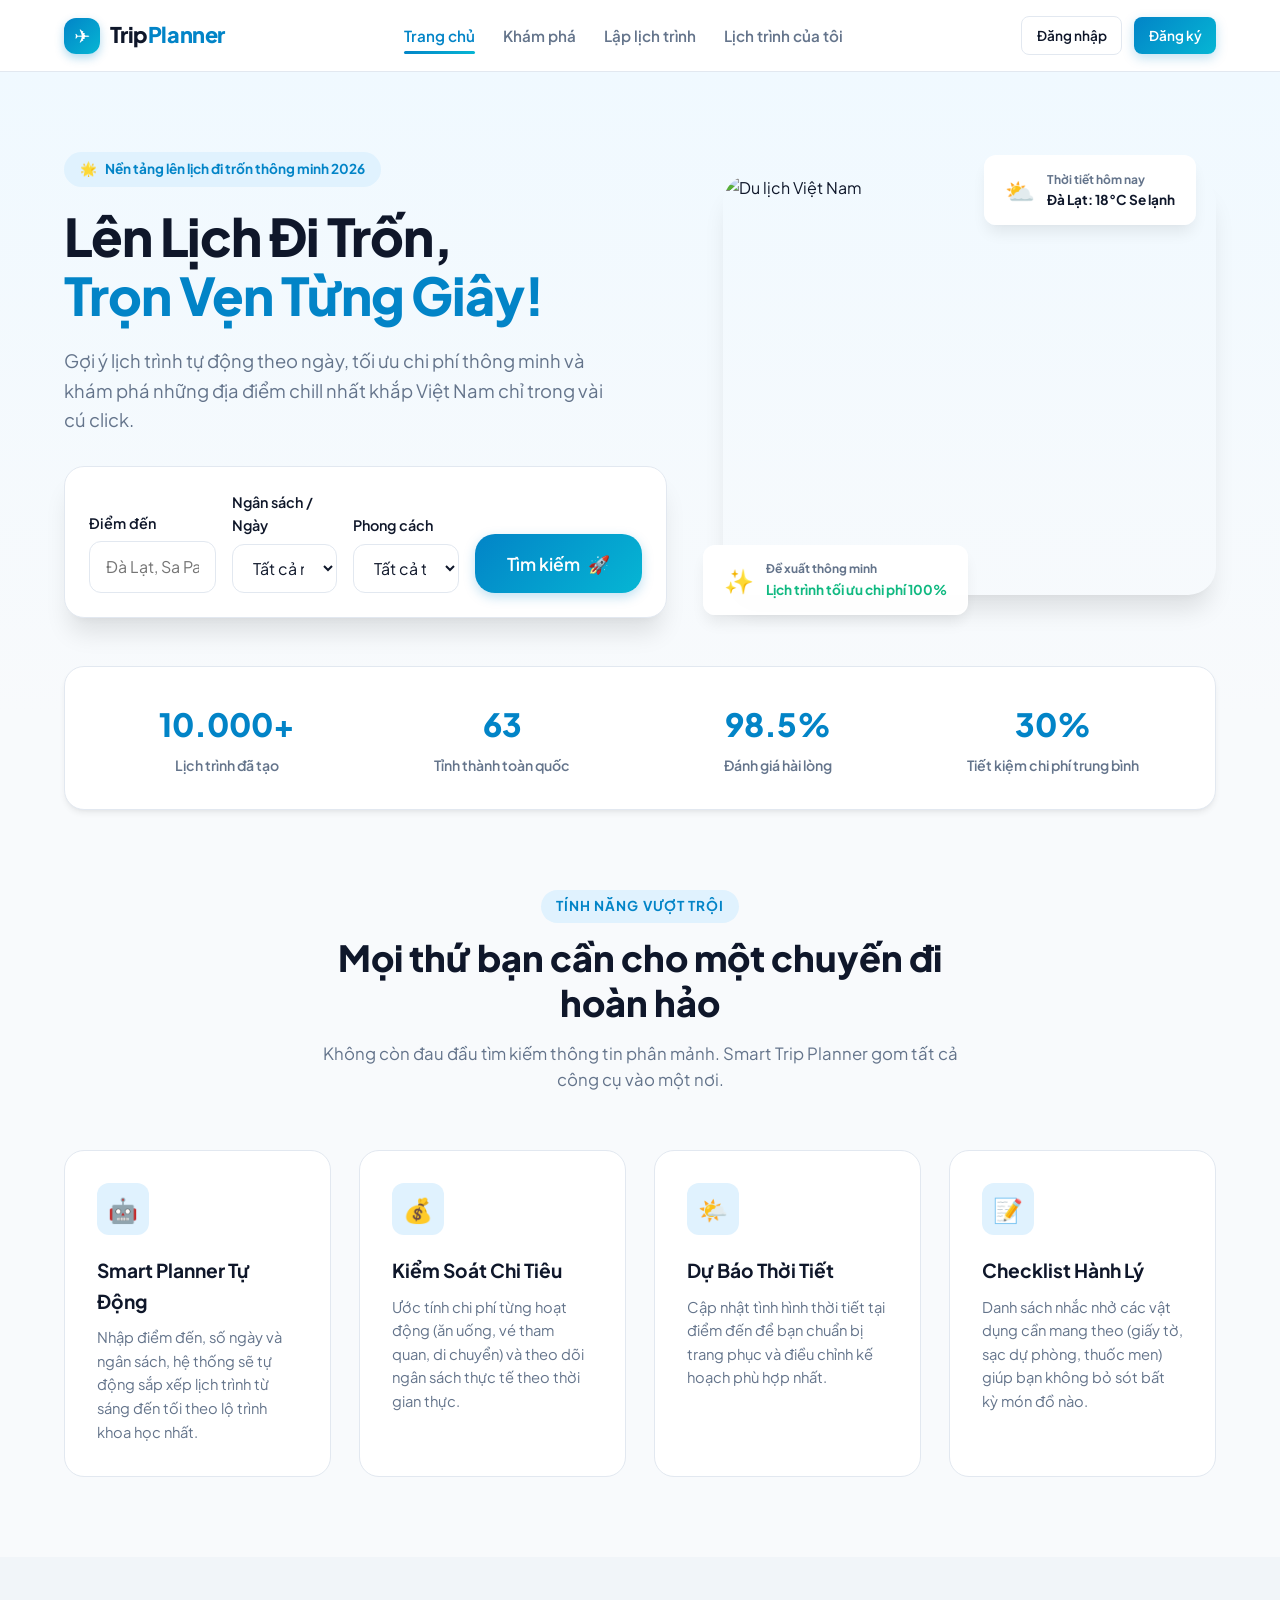
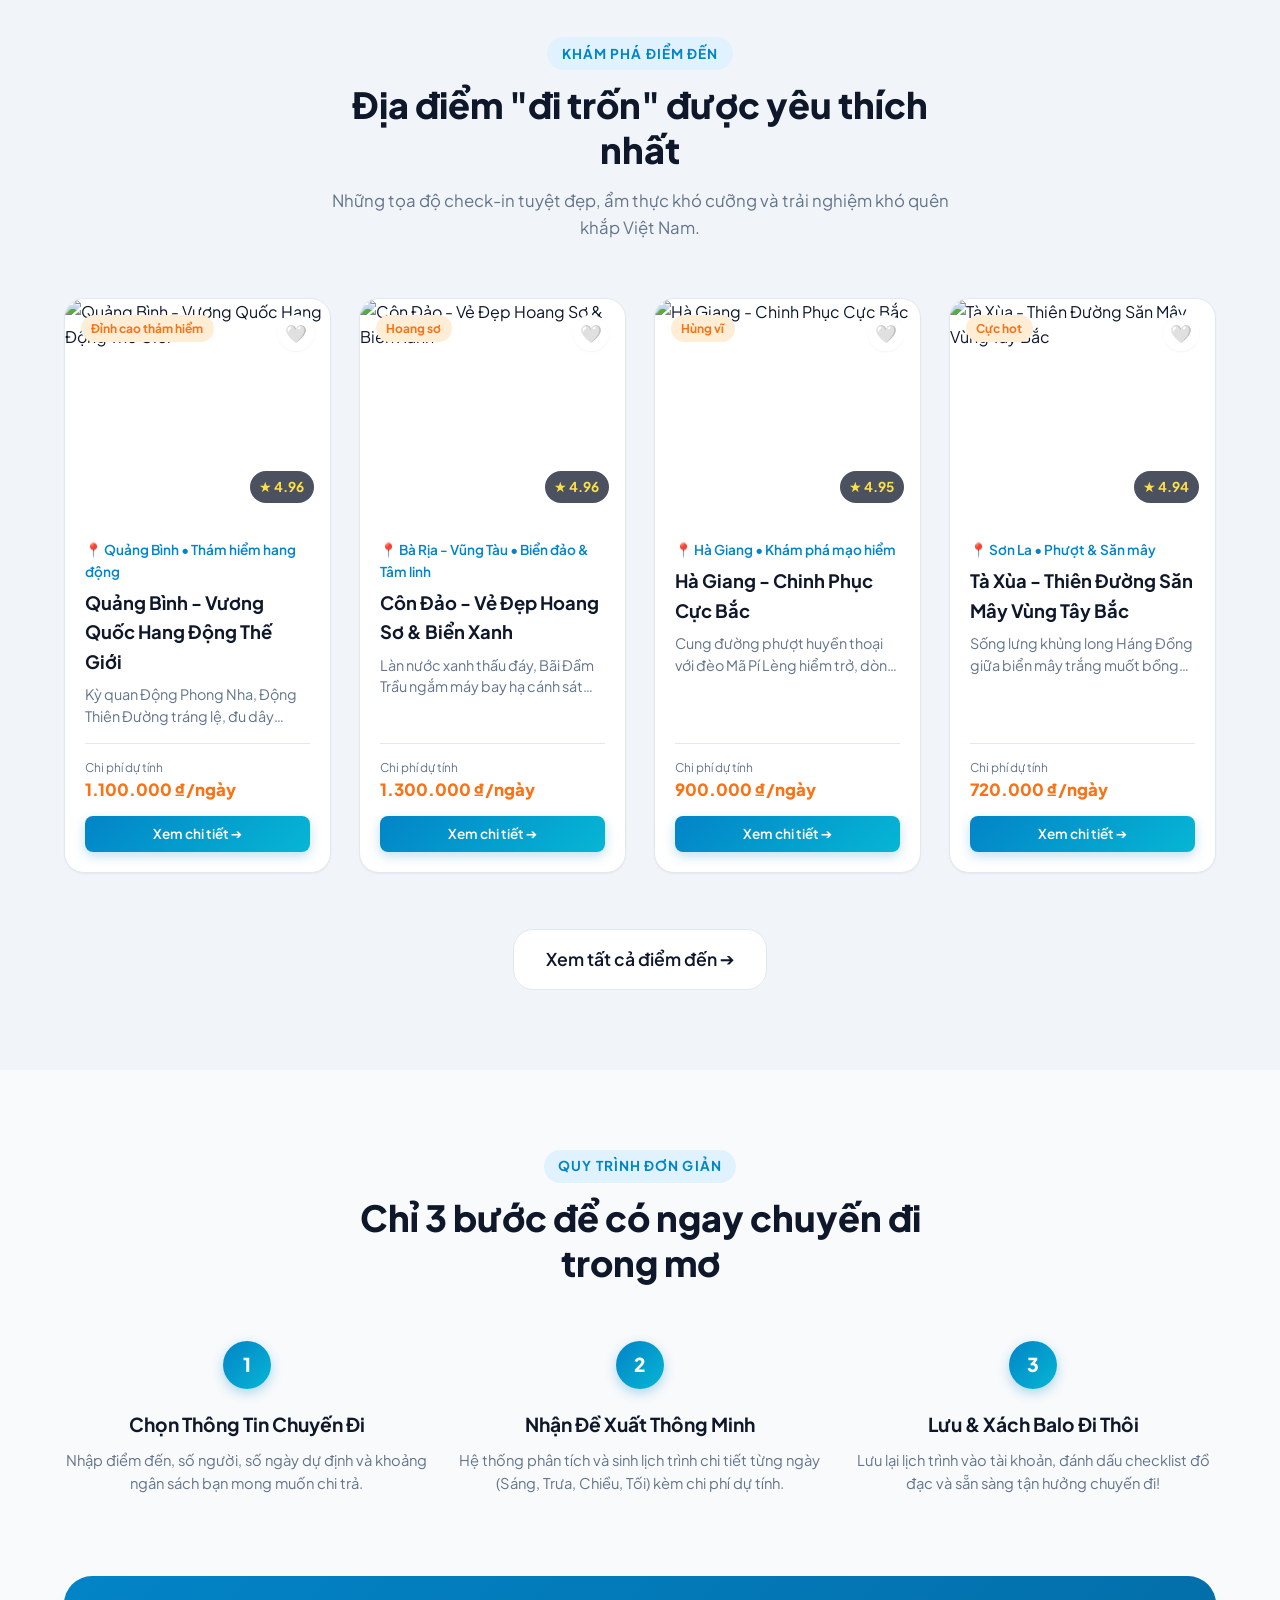
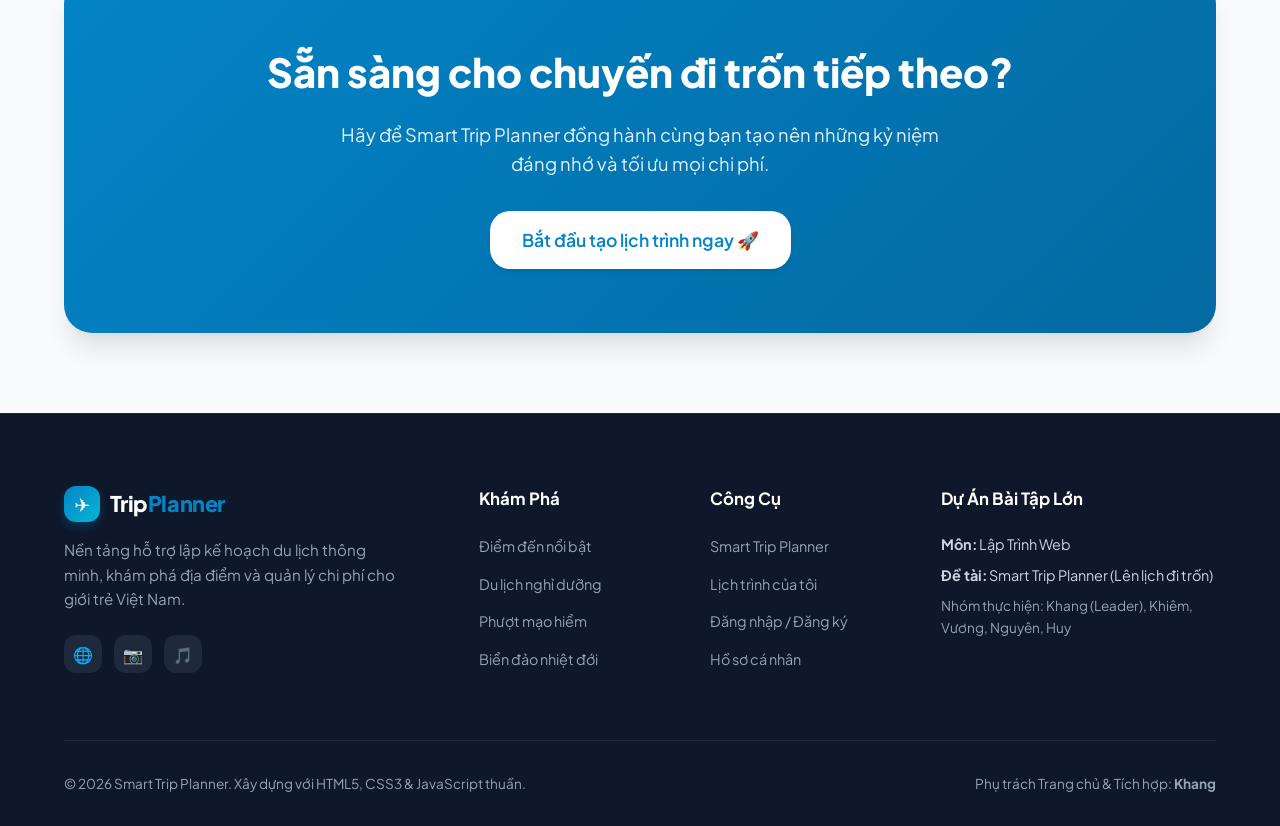
==== admin.html @ 2b62d560 "Initial commit - Smart Trip Planner" ====
<!DOCTYPE html>
<html lang="vi">
<!-- ==============================================================================
     DỰ ÁN: SMART TRIP PLANNER (LÊN LỊCH ĐI TRỐN)
     FILE: admin.html
     TRANG QUẢN TRỊ - CHỈ DÀNH CHO TÀI KHOẢN ADMIN
     ============================================================================== -->
<head>
  <meta charset="UTF-8">
  <meta name="viewport" content="width=device-width, initial-scale=1.0">
  <meta name="robots" content="noindex, nofollow">
  <title>Trang Quản Trị - Smart Trip Planner</title>

  <link rel="stylesheet" href="assets/css/style.css">
  <link rel="stylesheet" href="assets/css/animation.css">
  <link rel="stylesheet" href="assets/css/responsive.css">
  <link rel="stylesheet" href="assets/css/admin.css">
</head>
<body>

  <!-- Header & Navbar -->
  <header class="site-header">
    <div class="container">
      <nav class="navbar">
        <a href="index.html" class="brand-logo">
          <div class="logo-icon">✈️</div>
          <span>Trip<span>Planner</span></span>
        </a>

        <ul class="nav-links">
          <li><a href="index.html" class="nav-link">Trang chủ</a></li>
          <li><a href="destinations.html" class="nav-link">Khám phá</a></li>
          <li><a href="planner.html" class="nav-link">Lập lịch trình</a></li>
          <li><a href="itinerary.html" class="nav-link">Lịch trình của tôi</a></li>
        </ul>

        <div class="nav-actions">
          <!-- Handled by main.js -->
        </div>

        <button class="mobile-toggle" aria-label="Toggle navigation">☰</button>
      </nav>
    </div>
  </header>

  <!-- Page Header -->
  <div style="background: linear-gradient(180deg, #fff7ed 0%, #f8fafc 100%); padding: 2.5rem 0; border-bottom: 1px solid var(--border-light);">
    <div class="container">
      <span class="section-tag">Khu Vực Quản Trị</span>
      <h1 class="section-title" style="margin-bottom: 0.5rem;">Trang Quản Trị 🛠️</h1>
      <p class="section-subtitle">Quản lý điểm đến, người dùng và đánh giá của toàn bộ hệ thống.</p>
    </div>
  </div>

  <main class="container section" style="padding-top: 2rem;">
    <!-- Tab điều hướng -->
    <div class="admin-tab-nav">
      <button class="admin-tab-btn active" data-target="tabStats">📊 Thống Kê</button>
      <button class="admin-tab-btn" data-target="tabDestinations">🗺️ Điểm Đến</button>
      <button class="admin-tab-btn" data-target="tabUsers">👥 Người Dùng</button>
      <button class="admin-tab-btn" data-target="tabReviews">💬 Đánh Giá</button>
    </div>

    <!-- TAB 1: THỐNG KÊ TỔNG QUAN -->
    <div class="admin-tab-pane" id="tabStats">
      <div class="admin-stats-grid">
        <div class="admin-stat-card">
          <div class="admin-stat-icon">👥</div>
          <div class="admin-stat-number" id="statTotalUsers">0</div>
          <div class="admin-stat-label">Tổng số người dùng</div>
        </div>
        <div class="admin-stat-card">
          <div class="admin-stat-icon">🗺️</div>
          <div class="admin-stat-number" id="statTotalDestinations">0</div>
          <div class="admin-stat-label">Tổng số điểm đến</div>
        </div>
        <div class="admin-stat-card">
          <div class="admin-stat-icon">🧳</div>
          <div class="admin-stat-number" id="statTotalTrips">0</div>
          <div class="admin-stat-label">Tổng số chuyến đi đã lập</div>
        </div>
        <div class="admin-stat-card">
          <div class="admin-stat-icon">💬</div>
          <div class="admin-stat-number" id="statTotalReviews">0</div>
          <div class="admin-stat-label">Tổng số đánh giá</div>
        </div>
      </div>

      <h3 style="font-size: 1.15rem; font-weight: 800; margin-bottom: 1rem;">🏆 Top 5 Điểm Đến Đánh Giá Cao Nhất</h3>
      <div class="admin-table-wrap">
        <table class="admin-table">
          <thead>
            <tr><th>Tên điểm đến</th><th>Thành phố</th><th>Điểm rating</th><th>Số review thực tế</th></tr>
          </thead>
          <tbody id="topDestinationsBody"></tbody>
        </table>
      </div>
    </div>

    <!-- TAB 2: QUẢN LÝ ĐIỂM ĐẾN -->
    <div class="admin-tab-pane" id="tabDestinations" style="display: none;">
      <div style="display: flex; justify-content: flex-end; margin-bottom: 1.25rem;">
        <button class="btn btn-primary btn-sm" onclick="openDestinationModal()">+ Thêm Điểm Đến Mới</button>
      </div>
      <div class="admin-table-wrap">
        <table class="admin-table">
          <thead>
            <tr><th>ID</th><th>Tên</th><th>Thành phố</th><th>Giá/ngày</th><th>Rating</th><th>Hành động</th></tr>
          </thead>
          <tbody id="destinationsTableBody"></tbody>
        </table>
      </div>
    </div>

    <!-- TAB 3: QUẢN LÝ NGƯỜI DÙNG -->
    <div class="admin-tab-pane" id="tabUsers" style="display: none;">
      <div class="admin-table-wrap">
        <table class="admin-table">
          <thead>
            <tr><th>ID</th><th>Họ tên</th><th>Email</th><th>Vai trò</th><th>Trạng thái</th><th>Hành động</th></tr>
          </thead>
          <tbody id="usersTableBody"></tbody>
        </table>
      </div>
    </div>

    <!-- TAB 4: QUẢN LÝ ĐÁNH GIÁ -->
    <div class="admin-tab-pane" id="tabReviews" style="display: none;">
      <p style="color: var(--text-muted); font-size: 0.9rem; margin-bottom: 1rem;">
        Chọn 1 điểm đến để xem và quản lý các đánh giá thuộc điểm đến đó:
      </p>
      <select id="reviewDestSelect" class="form-control" style="max-width: 400px; margin-bottom: 1.5rem;">
        <option value="">-- Chọn điểm đến --</option>
      </select>
      <div class="admin-table-wrap">
        <table class="admin-table">
          <thead>
            <tr><th>Người đăng</th><th>Rating</th><th>Nội dung</th><th>Ngày đăng</th><th>Hành động</th></tr>
          </thead>
          <tbody id="reviewsTableBody"></tbody>
        </table>
      </div>
    </div>
  </main>

  <!-- Modal Thêm / Sửa Điểm Đến -->
  <div id="destinationModal" class="admin-modal-overlay" style="display: none;">
    <div class="admin-modal-dialog">
      <div class="admin-modal-header">
        <h3 id="destinationModalTitle" style="font-size: 1.15rem; font-weight: 800;">Thêm Điểm Đến Mới</h3>
        <button class="admin-modal-close" onclick="closeDestinationModal()">✕</button>
      </div>
      <div class="admin-modal-body">
        <form id="destinationForm">
          <input type="hidden" id="destFormMode" value="create">
          <div class="form-group">
            <label class="form-label" for="destFormId">Mã ID (viết liền, không dấu, VD: dalat2)</label>
            <input type="text" id="destFormId" class="form-control" required>
          </div>
          <div class="form-group">
            <label class="form-label" for="destFormName">Tên điểm đến</label>
            <input type="text" id="destFormName" class="form-control" required>
          </div>
          <div class="form-group">
            <label class="form-label" for="destFormCity">Thành phố / Khu vực</label>
            <input type="text" id="destFormCity" class="form-control" required>
          </div>
          <div class="form-group">
            <label class="form-label" for="destFormCategory">Danh mục</label>
            <select id="destFormCategory" class="form-control" required></select>
          </div>
          <div class="form-group">
            <label class="form-label" for="destFormBadge">Badge (nhãn nổi bật)</label>
            <input type="text" id="destFormBadge" class="form-control" placeholder="Nổi bật">
          </div>
          <div class="form-group">
            <label class="form-label" for="destFormImage">URL hình ảnh</label>
            <input type="text" id="destFormImage" class="form-control" placeholder="https://..." required>
          </div>
          <div class="form-group">
            <label class="form-label" for="destFormCost">Chi phí trung bình / ngày (VNĐ)</label>
            <input type="number" id="destFormCost" class="form-control" required>
          </div>
          <div class="form-group">
            <label class="form-label" for="destFormDesc">Mô tả</label>
            <textarea id="destFormDesc" class="form-control" rows="3" required></textarea>
          </div>
          <button type="submit" class="btn btn-primary" style="width: 100%;">💾 Lưu Điểm Đến</button>
        </form>
      </div>
    </div>
  </div>

  <!-- Footer -->
  <footer class="site-footer" style="margin-top: 5rem;">
    <div class="container">
      <div class="footer-bottom" style="border-top: none;">
        <p>&copy; 2026 Smart Trip Planner. Khu vực Quản Trị Hệ Thống.</p>
        <p><a href="index.html" style="color: #38bdf8;">Về trang chủ</a></p>
      </div>
    </div>
  </footer>

  <!-- Scripts -->
  <script src="assets/js/data.js"></script>
  <script src="assets/js/main.js"></script>
  <script src="assets/js/admin.js"></script>
</body>
</html>
---- assets/css/style.css ----
/**
 * ==============================================================================
 * DỰ ÁN: SMART TRIP PLANNER (LÊN LỊCH ĐI TRỐN)
 * FILE: assets/css/style.css
 * NGƯỜI PHỤ TRÁCH: Khang (Trưởng nhóm - STT 1 - Kiến trúc & CSS Design System)
 * ==============================================================================
 * Định nghĩa toàn bộ Design System, màu sắc, typography, components:
 * Buttons, Cards, Modals, Forms, Gallery, Weather Widget, Star Ratings,
 * Checklist, Expense Tracker và Tối ưu In ấn (@media print).
 */

@import url('https://fonts.googleapis.com/css2?family=Plus+Jakarta+Sans:ital,wght@0,300;0,400;0,500;0,600;0,700;0,800;1,400&display=swap');

/* --- CSS VARIABLES & TOKENS --- */
:root {
  /* Brand Colors */
  --primary: #0284c7;
  --primary-hover: #0369a1;
  --primary-light: #e0f2fe;
  --primary-gradient: linear-gradient(135deg, #0284c7 0%, #06b6d4 100%);
  
  --secondary: #10b981;
  --secondary-hover: #059669;
  --secondary-light: #d1fae5;
  
  --accent: #f97316;
  --accent-hover: #ea580c;
  --accent-light: #ffedd5;
  
  /* Neutral Colors */
  --bg-main: #f8fafc;
  --bg-surface: #ffffff;
  --bg-alt: #f1f5f9;
  
  --text-main: #0f172a;
  --text-muted: #64748b;
  --text-subtle: #94a3b8;
  --text-white: #ffffff;
  
  --border-light: #e2e8f0;
  --border-focus: #38bdf8;
  
  /* Status Colors */
  --success: #22c55e;
  --warning: #f59e0b;
  --danger: #ef4444;
  --info: #3b82f6;

  /* Typography */
  --font-family: 'Plus Jakarta Sans', system-ui, -apple-system, BlinkMacSystemFont, 'Segoe UI', Roboto, sans-serif;
  
  /* Spacing */
  --container-max: 1200px;
  --header-height: 72px;
  --radius-sm: 8px;
  --radius-md: 12px;
  --radius-lg: 20px;
  --radius-full: 9999px;

  /* Shadows */
  --shadow-sm: 0 1px 2px 0 rgb(0 0 0 / 0.05);
  --shadow-md: 0 4px 6px -1px rgb(0 0 0 / 0.07), 0 2px 4px -2px rgb(0 0 0 / 0.05);
  --shadow-lg: 0 10px 15px -3px rgb(0 0 0 / 0.08), 0 4px 6px -4px rgb(0 0 0 / 0.03);
  --shadow-xl: 0 20px 25px -5px rgb(0 0 0 / 0.1), 0 8px 10px -6px rgb(0 0 0 / 0.04);
  --shadow-card-hover: 0 20px 30px -10px rgba(2, 132, 199, 0.15);

  /* Transitions */
  --transition-fast: 0.15s ease;
  --transition-normal: 0.25s cubic-bezier(0.4, 0, 0.2, 1);
  --transition-slow: 0.4s cubic-bezier(0.4, 0, 0.2, 1);
}

/* --- RESET & BASE STYLES --- */
*, *::before, *::after {
  box-sizing: border-box;
  margin: 0;
  padding: 0;
}

html {
  scroll-behavior: smooth;
  font-size: 16px;
}

body {
  font-family: var(--font-family);
  background-color: var(--bg-main);
  color: var(--text-main);
  line-height: 1.6;
  -webkit-font-smoothing: antialiased;
  -moz-osx-font-smoothing: grayscale;
  min-height: 100vh;
  display: flex;
  flex-direction: column;
}

main {
  flex: 1;
}

a {
  color: inherit;
  text-decoration: none;
  transition: color var(--transition-fast);
}

img {
  max-width: 100%;
  height: auto;
  display: block;
}

button, input, select, textarea {
  font: inherit;
}

button {
  cursor: pointer;
  border: none;
  background: none;
}

ul, ol {
  list-style: none;
}

/* --- LAYOUT UTILITIES --- */
.container {
  width: 100%;
  max-width: var(--container-max);
  margin-left: auto;
  margin-right: auto;
  padding-left: 1.5rem;
  padding-right: 1.5rem;
}

.section {
  padding: 5rem 0;
}

.section-alt {
  background-color: var(--bg-alt);
}

.section-header {
  text-align: center;
  max-width: 640px;
  margin: 0 auto 3.5rem auto;
}

.section-tag {
  display: inline-block;
  font-size: 0.85rem;
  font-weight: 700;
  text-transform: uppercase;
  letter-spacing: 0.08em;
  color: var(--primary);
  background-color: var(--primary-light);
  padding: 0.35rem 0.9rem;
  border-radius: var(--radius-full);
  margin-bottom: 0.75rem;
}

.section-title {
  font-size: 2.25rem;
  font-weight: 800;
  line-height: 1.25;
  color: var(--text-main);
  margin-bottom: 1rem;
}

.section-subtitle {
  font-size: 1.05rem;
  color: var(--text-muted);
  line-height: 1.6;
}

/* --- BUTTONS --- */
.btn {
  display: inline-flex;
  align-items: center;
  justify-content: center;
  gap: 0.5rem;
  font-weight: 600;
  font-size: 0.95rem;
  padding: 0.75rem 1.5rem;
  border-radius: var(--radius-md);
  transition: all var(--transition-normal);
  text-align: center;
  white-space: nowrap;
}

.btn-primary {
  background: var(--primary-gradient);
  color: var(--text-white);
  box-shadow: 0 4px 12px rgba(2, 132, 199, 0.25);
}

.btn-primary:hover {
  background: linear-gradient(135deg, #0369a1 0%, #0891b2 100%);
  box-shadow: 0 6px 20px rgba(2, 132, 199, 0.35);
  transform: translateY(-2px);
}

.btn-secondary {
  background-color: var(--secondary);
  color: var(--text-white);
  box-shadow: 0 4px 12px rgba(16, 185, 129, 0.25);
}

.btn-secondary:hover {
  background-color: var(--secondary-hover);
  transform: translateY(-2px);
}

.btn-accent {
  background-color: var(--accent);
  color: var(--text-white);
  box-shadow: 0 4px 12px rgba(249, 115, 22, 0.3);
}

.btn-accent:hover {
  background-color: var(--accent-hover);
  transform: translateY(-2px);
}

.btn-outline {
  border: 1.5px solid var(--border-light);
  background-color: var(--bg-surface);
  color: var(--text-main);
}

.btn-outline:hover {
  border-color: var(--primary);
  color: var(--primary);
  background-color: var(--primary-light);
}

.btn-white {
  background-color: #ffffff;
  color: var(--primary);
  box-shadow: var(--shadow-md);
}

.btn-white:hover {
  background-color: #f8fafc;
  transform: translateY(-2px);
  box-shadow: var(--shadow-lg);
}

.btn-sm {
  padding: 0.45rem 0.9rem;
  font-size: 0.85rem;
  border-radius: var(--radius-sm);
}

.btn-lg {
  padding: 0.95rem 2rem;
  font-size: 1.1rem;
  border-radius: var(--radius-lg);
}

/* Nút Thả Tim Yêu Thích */
.btn-fav {
  width: 36px;
  height: 36px;
  border-radius: var(--radius-full);
  background: rgba(255, 255, 255, 0.9);
  backdrop-filter: blur(4px);
  color: #94a3b8;
  display: flex;
  align-items: center;
  justify-content: center;
  font-size: 1.1rem;
  transition: all var(--transition-fast);
  box-shadow: var(--shadow-sm);
  z-index: 5;
}

.btn-fav:hover {
  transform: scale(1.15);
  color: #ef4444;
}

.btn-fav.active {
  color: #ef4444;
  background: #ffffff;
  box-shadow: 0 4px 12px rgba(239, 68, 68, 0.3);
}

/* --- BADGES & TAGS --- */
.badge {
  display: inline-flex;
  align-items: center;
  gap: 0.3rem;
  font-size: 0.75rem;
  font-weight: 700;
  padding: 0.25rem 0.65rem;
  border-radius: var(--radius-full);
}

.badge-primary { background: var(--primary-light); color: var(--primary); }
.badge-secondary { background: var(--secondary-light); color: var(--secondary); }
.badge-accent { background: var(--accent-light); color: var(--accent); }
.badge-warning { background: #fef3c7; color: #b45309; }

/* --- HEADER & NAVBAR --- */
.site-header {
  position: sticky;
  top: 0;
  z-index: 1000;
  background-color: rgba(255, 255, 255, 0.95);
  backdrop-filter: blur(12px);
  border-bottom: 1px solid var(--border-light);
  height: var(--header-height);
  display: flex;
  align-items: center;
  transition: all var(--transition-normal);
}

.site-header.scrolled {
  box-shadow: var(--shadow-md);
  height: 64px;
}

.navbar {
  display: flex;
  align-items: center;
  justify-content: space-between;
  width: 100%;
}

.brand-logo {
  display: flex;
  align-items: center;
  gap: 0.6rem;
  font-size: 1.35rem;
  font-weight: 800;
  color: var(--text-main);
  letter-spacing: -0.02em;
}

.brand-logo .logo-icon {
  width: 36px;
  height: 36px;
  background: var(--primary-gradient);
  color: white;
  border-radius: var(--radius-md);
  display: flex;
  align-items: center;
  justify-content: center;
  font-size: 1.2rem;
  box-shadow: 0 4px 10px rgba(2, 132, 199, 0.3);
}

.brand-logo span span {
  color: var(--primary);
}

.nav-links {
  display: flex;
  align-items: center;
  gap: 1.75rem;
}

.nav-link {
  font-weight: 600;
  font-size: 0.95rem;
  color: var(--text-muted);
  position: relative;
  padding: 0.3rem 0;
}

.nav-link:hover, .nav-link.active {
  color: var(--primary);
}

.nav-link.active::after {
  content: '';
  position: absolute;
  bottom: -4px;
  left: 0;
  width: 100%;
  height: 2.5px;
  background: var(--primary-gradient);
  border-radius: var(--radius-full);
}

.nav-actions {
  display: flex;
  align-items: center;
  gap: 0.75rem;
}

.user-menu-btn {
  display: flex;
  align-items: center;
  gap: 0.5rem;
  padding: 0.35rem 0.75rem;
  background-color: var(--bg-alt);
  border-radius: var(--radius-full);
  font-weight: 600;
  font-size: 0.9rem;
}

.user-avatar {
  width: 32px;
  height: 32px;
  border-radius: var(--radius-full);
  background: var(--primary-gradient);
  color: white;
  display: flex;
  align-items: center;
  justify-content: center;
  font-weight: 700;
  font-size: 0.85rem;
}

.mobile-toggle {
  display: none;
  font-size: 1.5rem;
  color: var(--text-main);
  background: none;
  padding: 0.4rem;
}

.mobile-actions {
  display: none;
}

/* --- FOOTER --- */
.site-footer {
  background-color: #0f172a;
  color: #94a3b8;
  padding: 4.5rem 0 2rem 0;
  border-top: 1px solid #1e293b;
  margin-top: auto;
}

.footer-grid {
  display: grid;
  grid-template-columns: 2fr 1fr 1fr 1.5fr;
  gap: 3rem;
  margin-bottom: 3.5rem;
}

.footer-brand .brand-logo {
  color: #ffffff;
  margin-bottom: 1rem;
}

.footer-desc {
  font-size: 0.95rem;
  line-height: 1.6;
  margin-bottom: 1.5rem;
  max-width: 340px;
}

.footer-heading {
  color: #ffffff;
  font-size: 1.05rem;
  font-weight: 700;
  margin-bottom: 1.25rem;
}

.footer-links li {
  margin-bottom: 0.75rem;
}

.footer-links a {
  font-size: 0.9rem;
  color: #94a3b8;
  transition: color var(--transition-fast);
}

.footer-links a:hover {
  color: #38bdf8;
  padding-left: 4px;
}

.footer-socials {
  display: flex;
  gap: 0.75rem;
}

.social-btn {
  width: 38px;
  height: 38px;
  border-radius: var(--radius-md);
  background-color: #1e293b;
  color: #ffffff;
  display: flex;
  align-items: center;
  justify-content: center;
  transition: all var(--transition-fast);
}

.social-btn:hover {
  background-color: var(--primary);
  transform: translateY(-3px);
}

.footer-bottom {
  padding-top: 2rem;
  border-top: 1px solid #1e293b;
  display: flex;
  align-items: center;
  justify-content: space-between;
  font-size: 0.85rem;
}

/* --- CARDS & GRID COMPONENTS --- */
.card {
  background-color: var(--bg-surface);
  border-radius: var(--radius-lg);
  border: 1px solid var(--border-light);
  overflow: hidden;
  box-shadow: var(--shadow-sm);
  transition: all var(--transition-normal);
}

.card:hover {
  transform: translateY(-5px);
  box-shadow: var(--shadow-card-hover);
  border-color: #bae6fd;
}

.destination-grid {
  display: grid;
  grid-template-columns: repeat(auto-fill, minmax(280px, 1fr));
  gap: 1.75rem;
}

.destination-card {
  position: relative;
  display: flex;
  flex-direction: column;
}

.destination-card .card-media {
  position: relative;
  height: 220px;
  overflow: hidden;
}

.destination-card .card-media img {
  width: 100%;
  height: 100%;
  object-fit: cover;
  transition: transform var(--transition-slow);
}

.destination-card:hover .card-media img {
  transform: scale(1.06);
}

.destination-card .card-badge {
  position: absolute;
  top: 1rem;
  left: 1rem;
  z-index: 2;
}

.destination-card .card-fav-btn {
  position: absolute;
  top: 1rem;
  right: 1rem;
}

.destination-card .card-rating {
  position: absolute;
  bottom: 1rem;
  right: 1rem;
  background-color: rgba(15, 23, 42, 0.75);
  backdrop-filter: blur(6px);
  color: #fde047;
  font-weight: 700;
  font-size: 0.85rem;
  padding: 0.3rem 0.6rem;
  border-radius: var(--radius-full);
  display: flex;
  align-items: center;
  gap: 0.25rem;
}

.destination-card .card-body {
  padding: 1.25rem;
  display: flex;
  flex-direction: column;
  flex: 1;
}

.destination-card .card-location {
  display: flex;
  align-items: center;
  gap: 0.35rem;
  font-size: 0.85rem;
  color: var(--primary);
  font-weight: 600;
  margin-bottom: 0.35rem;
}

.destination-card .card-title {
  font-size: 1.15rem;
  font-weight: 700;
  margin-bottom: 0.5rem;
  color: var(--text-main);
}

.destination-card .card-desc {
  font-size: 0.9rem;
  color: var(--text-muted);
  line-height: 1.5;
  margin-bottom: 1rem;
  display: -webkit-box;
  -webkit-line-clamp: 2;
  -webkit-box-orient: vertical;
  overflow: hidden;
}

.destination-card .card-footer {
  margin-top: auto;
  padding-top: 0.85rem;
  border-top: 1px solid var(--border-light);
  display: flex;
  align-items: center;
  justify-content: space-between;
}

.destination-card .card-price {
  display: flex;
  flex-direction: column;
}

.destination-card .price-label {
  font-size: 0.75rem;
  color: var(--text-muted);
}

.destination-card .price-value {
  font-size: 1.05rem;
  font-weight: 800;
  color: var(--accent);
}

/* --- FORMS & INPUTS --- */
.form-group {
  margin-bottom: 1.25rem;
  display: flex;
  flex-direction: column;
  gap: 0.4rem;
}

.form-label {
  font-size: 0.9rem;
  font-weight: 600;
  color: var(--text-main);
}

.form-control {
  width: 100%;
  padding: 0.75rem 1rem;
  border: 1.5px solid var(--border-light);
  border-radius: var(--radius-md);
  background-color: var(--bg-surface);
  color: var(--text-main);
  transition: all var(--transition-fast);
  outline: none;
}

.form-control:focus {
  border-color: var(--border-focus);
  box-shadow: 0 0 0 3px rgba(56, 189, 248, 0.2);
}

/* --- STAR RATING COMPONENT --- */
.star-rating {
  display: inline-flex;
  gap: 0.35rem;
  font-size: 1.5rem;
  cursor: pointer;
  color: #cbd5e1;
}

.star-rating .star {
  transition: color var(--transition-fast);
}

.star-rating .star:hover,
.star-rating .star.selected {
  color: #f59e0b;
}

/* --- CHECKLIST COMPONENT --- */
.checklist-item {
  display: flex;
  align-items: center;
  gap: 0.75rem;
  padding: 0.75rem 1rem;
  background: var(--bg-surface);
  border: 1px solid var(--border-light);
  border-radius: var(--radius-md);
  margin-bottom: 0.6rem;
  transition: all var(--transition-fast);
}

.checklist-item.checked {
  background: var(--bg-alt);
  opacity: 0.7;
}

.checklist-item.checked .checklist-text {
  text-decoration: line-through;
  color: var(--text-muted);
}

.checklist-checkbox {
  width: 20px;
  height: 20px;
  accent-color: var(--secondary);
  cursor: pointer;
}

.progress-bar-wrap {
  background: #e2e8f0;
  border-radius: var(--radius-full);
  height: 10px;
  overflow: hidden;
  margin: 1rem 0;
}

.progress-bar-fill {
  height: 100%;
  background: var(--secondary);
  transition: width 0.4s ease;
}

/* --- PRINT OPTIMIZATION --- */
@media print {
  .site-header, .site-footer, .btn, .nav-actions, .mobile-toggle, .toast-container {
    display: none !important;
  }

  body {
    background: #ffffff !important;
    color: #000000 !important;
  }

  .container {
    max-width: 100% !important;
    padding: 0 !important;
  }

  .card, .itinerary-card, .result-day-card {
    box-shadow: none !important;
    border: 1px solid #cccccc !important;
    break-inside: avoid;
  }
}
---- assets/css/animation.css ----
/* ==========================================================================
   SMART TRIP PLANNER - ANIMATION SYSTEM
   Thành viên: Khang & Nhóm
   Hiệu ứng chuyển động mượt mà cho UI
   ========================================================================== */

@keyframes fadeIn {
  from {
    opacity: 0;
  }
  to {
    opacity: 1;
  }
}

@keyframes fadeInUp {
  from {
    opacity: 0;
    transform: translateY(24px);
  }
  to {
    opacity: 1;
    transform: translateY(0);
  }
}

@keyframes fadeInDown {
  from {
    opacity: 0;
    transform: translateY(-20px);
  }
  to {
    opacity: 1;
    transform: translateY(0);
  }
}

@keyframes floatSlow {
  0%, 100% {
    transform: translateY(0);
  }
  50% {
    transform: translateY(-10px);
  }
}

@keyframes pulseSoft {
  0%, 100% {
    transform: scale(1);
    opacity: 1;
  }
  50% {
    transform: scale(1.04);
    opacity: 0.9;
  }
}

@keyframes spin {
  from {
    transform: rotate(0deg);
  }
  to {
    transform: rotate(360deg);
  }
}

@keyframes slideUpToast {
  from {
    opacity: 0;
    transform: translateY(20px);
  }
  to {
    opacity: 1;
    transform: translateY(0);
  }
}

@keyframes shimmer {
  0% {
    background-position: -200% 0;
  }
  100% {
    background-position: 200% 0;
  }
}

/* --- ANIMATION UTILITY CLASSES --- */
.animate-fade-in {
  animation: fadeIn 0.5s ease forwards;
}

.animate-fade-in-up {
  animation: fadeInUp 0.6s cubic-bezier(0.16, 1, 0.3, 1) forwards;
}

.animate-float {
  animation: floatSlow 4s ease-in-out infinite;
}

.animate-pulse-soft {
  animation: pulseSoft 2.5s ease-in-out infinite;
}

.animate-spin {
  animation: spin 1s linear infinite;
}

/* Stagger Animation Delays */
.delay-100 { animation-delay: 100ms; }
.delay-200 { animation-delay: 200ms; }
.delay-300 { animation-delay: 300ms; }
.delay-400 { animation-delay: 400ms; }
.delay-500 { animation-delay: 500ms; }

/* Micro-interactions */
.hover-lift {
  transition: transform var(--transition-normal), box-shadow var(--transition-normal);
}

.hover-lift:hover {
  transform: translateY(-4px);
  box-shadow: var(--shadow-lg);
}

.hover-scale {
  transition: transform var(--transition-fast);
}

.hover-scale:hover {
  transform: scale(1.03);
}
---- assets/css/responsive.css ----
/* ==========================================================================
   SMART TRIP PLANNER - RESPONSIVE STYLES
   Thành viên: Khang & Nhóm
   Tương thích hoàn hảo trên Desktop, Tablet và Mobile
   ========================================================================== */

/* --- TABLET & SMALL DESKTOP (<= 1024px) --- */
@media (max-width: 1024px) {
  .section {
    padding: 3.5rem 0;
  }

  .footer-grid {
    grid-template-columns: 1.5fr 1fr 1fr;
    gap: 2rem;
  }

  .footer-grid .footer-col:last-child {
    grid-column: span 3;
  }
}

/* --- MOBILE & TABLET (<= 768px) --- */
@media (max-width: 768px) {
  :root {
    --header-height: 64px;
  }

  .section-title {
    font-size: 1.75rem;
  }

  .section-subtitle {
    font-size: 0.95rem;
  }

  /* Mobile Navbar */
  .mobile-toggle {
    display: block;
  }

  .nav-links {
    position: fixed;
    top: var(--header-height);
    left: 0;
    width: 100%;
    background-color: var(--bg-surface);
    flex-direction: column;
    padding: 1.5rem;
    gap: 1.25rem;
    border-bottom: 1px solid var(--border-light);
    box-shadow: var(--shadow-lg);
    transform: translateY(-150%);
    opacity: 0;
    pointer-events: none;
    transition: all var(--transition-normal);
  }

  .nav-links.active {
    transform: translateY(0);
    opacity: 1;
    pointer-events: auto;
  }

  .nav-link {
    font-size: 1.05rem;
    width: 100%;
    padding: 0.5rem 0;
  }

  .nav-actions {
    display: none; /* Can be placed inside mobile menu if opened */
  }

  .nav-links .mobile-actions {
    display: flex;
    flex-direction: column;
    width: 100%;
    gap: 0.75rem;
    margin-top: 1rem;
    padding-top: 1rem;
    border-top: 1px solid var(--border-light);
  }

  /* Grid Adjustments */
  .destination-grid {
    grid-template-columns: 1fr;
    gap: 1.25rem;
  }

  .footer-grid {
    grid-template-columns: 1fr;
    gap: 2rem;
  }

  .footer-grid .footer-col:last-child {
    grid-column: auto;
  }

  .footer-bottom {
    flex-direction: column;
    gap: 1rem;
    text-align: center;
  }

  /* Buttons */
  .btn-lg {
    padding: 0.8rem 1.5rem;
    font-size: 1rem;
  }

  .toast-container {
    left: 1rem;
    right: 1rem;
    bottom: 1rem;
  }

  .toast {
    min-width: unset;
    width: 100%;
  }
}

/* --- SMALL MOBILE (<= 480px) --- */
@media (max-width: 480px) {
  .section-title {
    font-size: 1.5rem;
  }

  .container {
    padding-left: 1rem;
    padding-right: 1rem;
  }

  .brand-logo {
    font-size: 1.15rem;
  }

  .brand-logo .logo-icon {
    width: 32px;
    height: 32px;
    font-size: 1rem;
  }
}
---- assets/css/admin.css ----
/**
 * ==============================================================================
 * DỰ ÁN: SMART TRIP PLANNER (LÊN LỊCH ĐI TRỐN)
 * FILE: assets/css/admin.css
 * ==============================================================================
 * Giao diện Trang Quản Trị (admin.html): Tab điều hướng, Thẻ thống kê,
 * Bảng dữ liệu, Modal Thêm/Sửa điểm đến, Badge trạng thái tài khoản.
 */

/* --- TAB NAVIGATION --- */
.admin-tab-nav {
  display: flex;
  gap: 0.5rem;
  border-bottom: 2px solid var(--border-light);
  margin-bottom: 2rem;
  overflow-x: auto;
}

.admin-tab-btn {
  padding: 0.85rem 1.5rem;
  font-weight: 700;
  font-size: 0.95rem;
  color: var(--text-muted);
  border-bottom: 3px solid transparent;
  margin-bottom: -2px;
  cursor: pointer;
  transition: all var(--transition-fast);
  white-space: nowrap;
  background: none;
}

.admin-tab-btn.active {
  color: var(--primary);
  border-bottom-color: var(--primary);
}

.admin-tab-pane {
  animation: fadeIn 0.3s ease;
}

/* --- STAT CARDS (Thống kê tổng quan) --- */
.admin-stats-grid {
  display: grid;
  grid-template-columns: repeat(4, 1fr);
  gap: 1.25rem;
  margin-bottom: 2.5rem;
}

.admin-stat-card {
  background: var(--bg-surface);
  border: 1px solid var(--border-light);
  border-radius: var(--radius-lg);
  padding: 1.5rem;
  box-shadow: var(--shadow-sm);
}

.admin-stat-icon {
  font-size: 1.75rem;
  margin-bottom: 0.5rem;
}

.admin-stat-number {
  font-size: 2rem;
  font-weight: 800;
  color: var(--text-main);
  line-height: 1.1;
}

.admin-stat-label {
  font-size: 0.85rem;
  color: var(--text-muted);
  margin-top: 0.25rem;
}

/* --- DATA TABLE --- */
.admin-table-wrap {
  background: var(--bg-surface);
  border: 1px solid var(--border-light);
  border-radius: var(--radius-lg);
  overflow-x: auto;
  box-shadow: var(--shadow-sm);
}

.admin-table {
  width: 100%;
  border-collapse: collapse;
  min-width: 640px;
}

.admin-table th {
  text-align: left;
  padding: 0.9rem 1rem;
  background: var(--bg-alt);
  font-size: 0.8rem;
  text-transform: uppercase;
  letter-spacing: 0.03em;
  color: var(--text-muted);
  border-bottom: 1px solid var(--border-light);
  white-space: nowrap;
}

.admin-table td {
  padding: 0.85rem 1rem;
  border-bottom: 1px solid var(--border-light);
  font-size: 0.92rem;
  vertical-align: middle;
}

.admin-table tr:last-child td {
  border-bottom: none;
}

/* --- BADGE TRẠNG THÁI --- */
.badge-danger { background: #fee2e2; color: #b91c1c; }
.badge-success { background: #d1fae5; color: #047857; }

/* --- MODAL THÊM / SỬA ĐIỂM ĐẾN --- */
.admin-modal-overlay {
  position: fixed;
  top: 0; left: 0; right: 0; bottom: 0;
  background: rgba(15, 23, 42, 0.65);
  backdrop-filter: blur(4px);
  z-index: 9999;
  display: flex;
  align-items: center;
  justify-content: center;
  padding: 1rem;
}

.admin-modal-dialog {
  background: var(--bg-surface);
  border-radius: var(--radius-lg);
  max-width: 560px;
  width: 100%;
  max-height: 90vh;
  overflow-y: auto;
  box-shadow: var(--shadow-xl);
  border: 1px solid var(--border-light);
  animation: fadeInUp 0.3s cubic-bezier(0.16, 1, 0.3, 1);
}

.admin-modal-header {
  padding: 1.25rem 1.5rem;
  border-bottom: 1px solid var(--border-light);
  display: flex;
  align-items: center;
  justify-content: space-between;
  position: sticky;
  top: 0;
  background: var(--bg-surface);
}

.admin-modal-close {
  cursor: pointer;
  font-size: 1.25rem;
  color: var(--text-muted);
  background: none;
  border: none;
}

.admin-modal-body {
  padding: 1.5rem;
}

@media (max-width: 768px) {
  .admin-stats-grid {
    grid-template-columns: repeat(2, 1fr);
  }
}
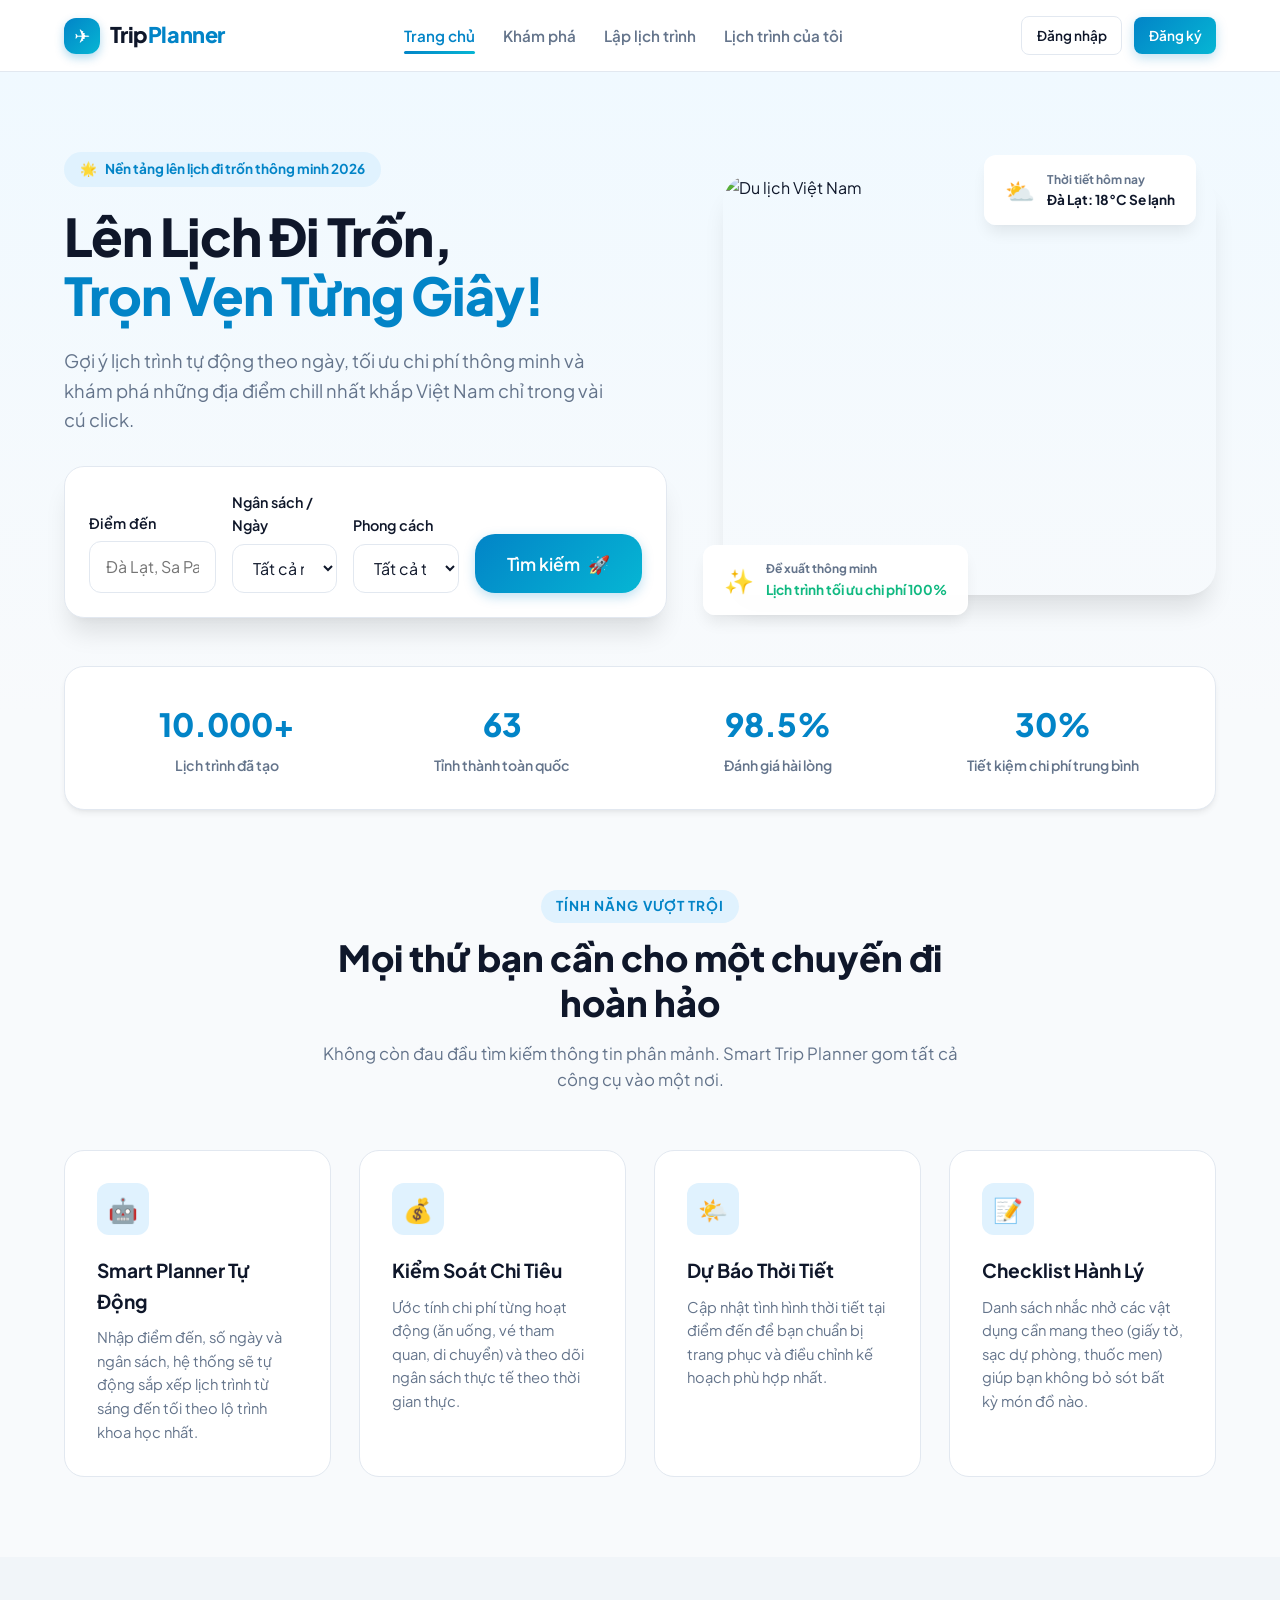
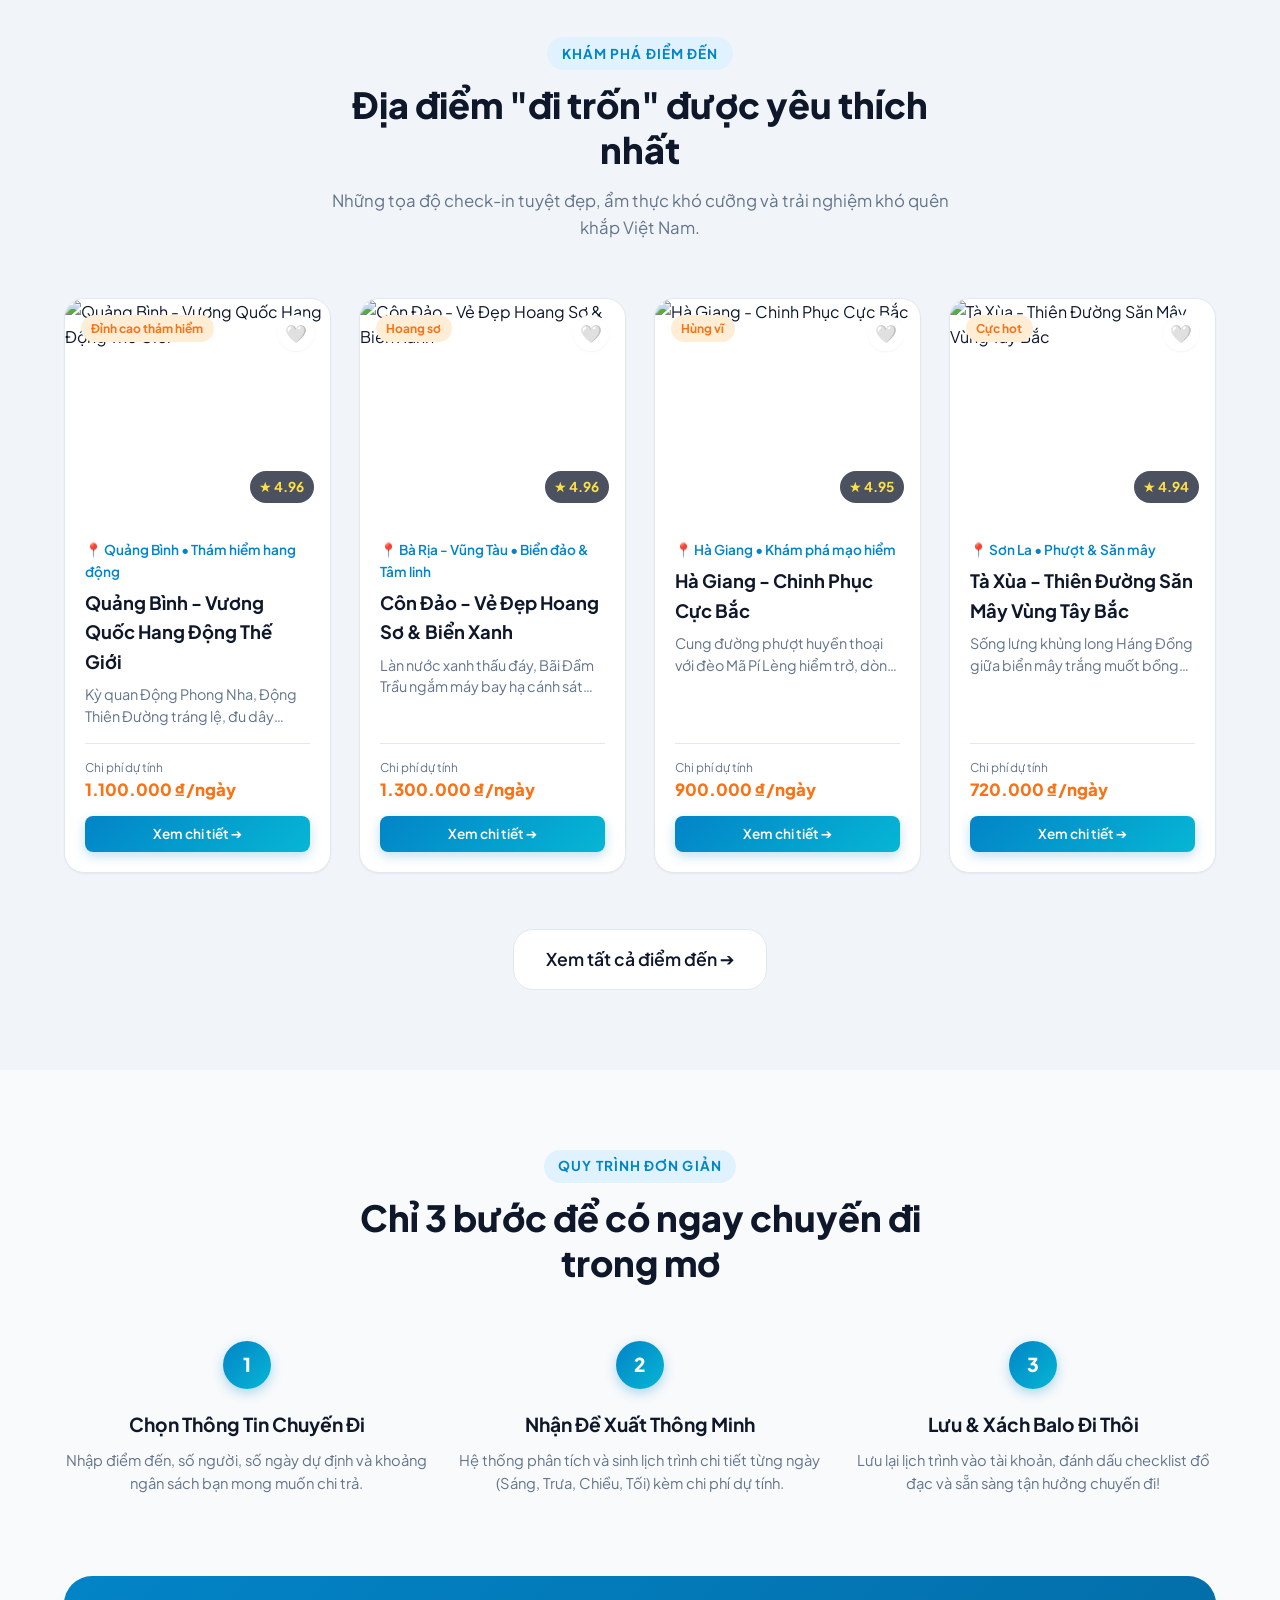
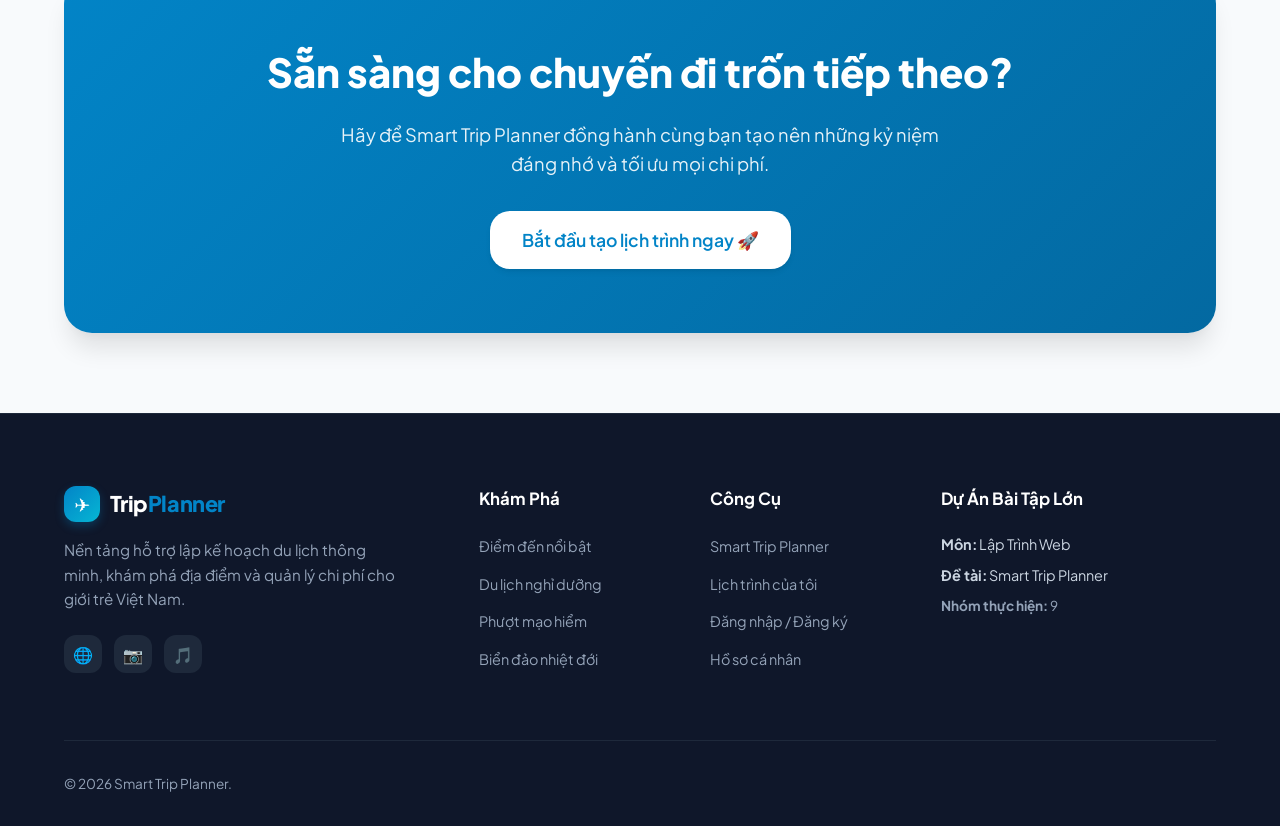
==== commit 988c95ef: "Update: all file" ====
--- a/admin.html
+++ b/admin.html
@@ -1,209 +1,334 @@
-<!DOCTYPE html>
+<!doctype html>
 <html lang="vi">
-<!-- ==============================================================================
-     DỰ ÁN: SMART TRIP PLANNER (LÊN LỊCH ĐI TRỐN)
-     FILE: admin.html
-     TRANG QUẢN TRỊ - CHỈ DÀNH CHO TÀI KHOẢN ADMIN
-     ============================================================================== -->
-<head>
-  <meta charset="UTF-8">
-  <meta name="viewport" content="width=device-width, initial-scale=1.0">
-  <meta name="robots" content="noindex, nofollow">
-  <title>Trang Quản Trị - Smart Trip Planner</title>
-
-  <link rel="stylesheet" href="assets/css/style.css">
-  <link rel="stylesheet" href="assets/css/animation.css">
-  <link rel="stylesheet" href="assets/css/responsive.css">
-  <link rel="stylesheet" href="assets/css/admin.css">
-</head>
-<body>
-
-  <!-- Header & Navbar -->
-  <header class="site-header">
-    <div class="container">
-      <nav class="navbar">
-        <a href="index.html" class="brand-logo">
-          <div class="logo-icon">✈️</div>
-          <span>Trip<span>Planner</span></span>
-        </a>
-
-        <ul class="nav-links">
-          <li><a href="index.html" class="nav-link">Trang chủ</a></li>
-          <li><a href="destinations.html" class="nav-link">Khám phá</a></li>
-          <li><a href="planner.html" class="nav-link">Lập lịch trình</a></li>
-          <li><a href="itinerary.html" class="nav-link">Lịch trình của tôi</a></li>
-        </ul>
-
-        <div class="nav-actions">
-          <!-- Handled by main.js -->
-        </div>
-
-        <button class="mobile-toggle" aria-label="Toggle navigation">☰</button>
-      </nav>
+  <head>
+    <meta charset="UTF-8" />
+    <meta name="viewport" content="width=device-width, initial-scale=1.0" />
+    <meta name="robots" content="noindex, nofollow" />
+    <title>Trang Quản Trị - Smart Trip Planner</title>
+
+    <link rel="stylesheet" href="assets/css/style.css" />
+    <link rel="stylesheet" href="assets/css/animation.css" />
+    <link rel="stylesheet" href="assets/css/responsive.css" />
+    <link rel="stylesheet" href="assets/css/admin.css" />
+  </head>
+  <body>
+    <!-- Header & Navbar -->
+    <header class="site-header">
+      <div class="container">
+        <nav class="navbar">
+          <a href="index.html" class="brand-logo">
+            <div class="logo-icon">✈️</div>
+            <span>Trip<span>Planner</span></span>
+          </a>
+
+          <ul class="nav-links">
+            <li><a href="index.html" class="nav-link">Trang chủ</a></li>
+            <li><a href="destinations.html" class="nav-link">Khám phá</a></li>
+            <li><a href="planner.html" class="nav-link">Lập lịch trình</a></li>
+            <li>
+              <a href="itinerary.html" class="nav-link">Lịch trình của tôi</a>
+            </li>
+          </ul>
+
+          <div class="nav-actions">
+            <!-- Handled by main.js -->
+          </div>
+
+          <button class="mobile-toggle" aria-label="Toggle navigation">
+            ☰
+          </button>
+        </nav>
+      </div>
+    </header>
+
+    <!-- Page Header -->
+    <div
+      style="
+        background: linear-gradient(180deg, #fff7ed 0%, #f8fafc 100%);
+        padding: 2.5rem 0;
+        border-bottom: 1px solid var(--border-light);
+      "
+    >
+      <div class="container">
+        <span class="section-tag">Khu Vực Quản Trị</span>
+        <h1 class="section-title" style="margin-bottom: 0.5rem">
+          Trang Quản Trị 🛠️
+        </h1>
+        <p class="section-subtitle">
+          Quản lý điểm đến, người dùng và đánh giá của toàn bộ hệ thống.
+        </p>
+      </div>
     </div>
-  </header>
-
-  <!-- Page Header -->
-  <div style="background: linear-gradient(180deg, #fff7ed 0%, #f8fafc 100%); padding: 2.5rem 0; border-bottom: 1px solid var(--border-light);">
-    <div class="container">
-      <span class="section-tag">Khu Vực Quản Trị</span>
-      <h1 class="section-title" style="margin-bottom: 0.5rem;">Trang Quản Trị 🛠️</h1>
-      <p class="section-subtitle">Quản lý điểm đến, người dùng và đánh giá của toàn bộ hệ thống.</p>
+
+    <main class="container section" style="padding-top: 2rem">
+      <!-- Tab điều hướng -->
+      <div class="admin-tab-nav">
+        <button class="admin-tab-btn active" data-target="tabStats">
+          📊 Thống Kê
+        </button>
+        <button class="admin-tab-btn" data-target="tabDestinations">
+          🗺️ Điểm Đến
+        </button>
+        <button class="admin-tab-btn" data-target="tabUsers">
+          👥 Người Dùng
+        </button>
+        <button class="admin-tab-btn" data-target="tabReviews">
+          💬 Đánh Giá
+        </button>
+      </div>
+
+      <!-- TAB 1: THỐNG KÊ TỔNG QUAN -->
+      <div class="admin-tab-pane" id="tabStats">
+        <div class="admin-stats-grid">
+          <div class="admin-stat-card">
+            <div class="admin-stat-icon">👥</div>
+            <div class="admin-stat-number" id="statTotalUsers">0</div>
+            <div class="admin-stat-label">Tổng số người dùng</div>
+          </div>
+          <div class="admin-stat-card">
+            <div class="admin-stat-icon">🗺️</div>
+            <div class="admin-stat-number" id="statTotalDestinations">0</div>
+            <div class="admin-stat-label">Tổng số điểm đến</div>
+          </div>
+          <div class="admin-stat-card">
+            <div class="admin-stat-icon">🧳</div>
+            <div class="admin-stat-number" id="statTotalTrips">0</div>
+            <div class="admin-stat-label">Tổng số chuyến đi đã lập</div>
+          </div>
+          <div class="admin-stat-card">
+            <div class="admin-stat-icon">💬</div>
+            <div class="admin-stat-number" id="statTotalReviews">0</div>
+            <div class="admin-stat-label">Tổng số đánh giá</div>
+          </div>
+        </div>
+
+        <h3 style="font-size: 1.15rem; font-weight: 800; margin-bottom: 1rem">
+          🏆 Top 5 Điểm Đến Đánh Giá Cao Nhất
+        </h3>
+        <div class="admin-table-wrap">
+          <table class="admin-table">
+            <thead>
+              <tr>
+                <th>Tên điểm đến</th>
+                <th>Thành phố</th>
+                <th>Điểm rating</th>
+                <th>Số review thực tế</th>
+              </tr>
+            </thead>
+            <tbody id="topDestinationsBody"></tbody>
+          </table>
+        </div>
+      </div>
+
+      <!-- TAB 2: QUẢN LÝ ĐIỂM ĐẾN -->
+      <div class="admin-tab-pane" id="tabDestinations" style="display: none">
+        <div
+          style="
+            display: flex;
+            justify-content: flex-end;
+            margin-bottom: 1.25rem;
+          "
+        >
+          <button
+            class="btn btn-primary btn-sm"
+            onclick="openDestinationModal()"
+          >
+            + Thêm Điểm Đến Mới
+          </button>
+        </div>
+        <div class="admin-table-wrap">
+          <table class="admin-table">
+            <thead>
+              <tr>
+                <th>ID</th>
+                <th>Tên</th>
+                <th>Thành phố</th>
+                <th>Giá/ngày</th>
+                <th>Rating</th>
+                <th>Hành động</th>
+              </tr>
+            </thead>
+            <tbody id="destinationsTableBody"></tbody>
+          </table>
+        </div>
+      </div>
+
+      <!-- TAB 3: QUẢN LÝ NGƯỜI DÙNG -->
+      <div class="admin-tab-pane" id="tabUsers" style="display: none">
+        <div class="admin-table-wrap">
+          <table class="admin-table">
+            <thead>
+              <tr>
+                <th>ID</th>
+                <th>Họ tên</th>
+                <th>Email</th>
+                <th>Vai trò</th>
+                <th>Trạng thái</th>
+                <th>Hành động</th>
+              </tr>
+            </thead>
+            <tbody id="usersTableBody"></tbody>
+          </table>
+        </div>
+      </div>
+
+      <!-- TAB 4: QUẢN LÝ ĐÁNH GIÁ -->
+      <div class="admin-tab-pane" id="tabReviews" style="display: none">
+        <p
+          style="
+            color: var(--text-muted);
+            font-size: 0.9rem;
+            margin-bottom: 1rem;
+          "
+        >
+          Chọn 1 điểm đến để xem và quản lý các đánh giá thuộc điểm đến đó:
+        </p>
+        <select
+          id="reviewDestSelect"
+          class="form-control"
+          style="max-width: 400px; margin-bottom: 1.5rem"
+        >
+          <option value="">-- Chọn điểm đến --</option>
+        </select>
+        <div class="admin-table-wrap">
+          <table class="admin-table">
+            <thead>
+              <tr>
+                <th>Người đăng</th>
+                <th>Rating</th>
+                <th>Nội dung</th>
+                <th>Ngày đăng</th>
+                <th>Hành động</th>
+              </tr>
+            </thead>
+            <tbody id="reviewsTableBody"></tbody>
+          </table>
+        </div>
+      </div>
+    </main>
+
+    <!-- Modal Thêm / Sửa Điểm Đến -->
+    <div
+      id="destinationModal"
+      class="admin-modal-overlay"
+      style="display: none"
+    >
+      <div class="admin-modal-dialog">
+        <div class="admin-modal-header">
+          <h3
+            id="destinationModalTitle"
+            style="font-size: 1.15rem; font-weight: 800"
+          >
+            Thêm Điểm Đến Mới
+          </h3>
+          <button class="admin-modal-close" onclick="closeDestinationModal()">
+            ✕
+          </button>
+        </div>
+        <div class="admin-modal-body">
+          <form id="destinationForm">
+            <input type="hidden" id="destFormMode" value="create" />
+            <div class="form-group">
+              <label class="form-label" for="destFormId"
+                >Mã ID (viết liền, không dấu, VD: dalat2)</label
+              >
+              <input
+                type="text"
+                id="destFormId"
+                class="form-control"
+                required
+              />
+            </div>
+            <div class="form-group">
+              <label class="form-label" for="destFormName">Tên điểm đến</label>
+              <input
+                type="text"
+                id="destFormName"
+                class="form-control"
+                required
+              />
+            </div>
+            <div class="form-group">
+              <label class="form-label" for="destFormCity"
+                >Thành phố / Khu vực</label
+              >
+              <input
+                type="text"
+                id="destFormCity"
+                class="form-control"
+                required
+              />
+            </div>
+            <div class="form-group">
+              <label class="form-label" for="destFormCategory">Danh mục</label>
+              <select
+                id="destFormCategory"
+                class="form-control"
+                required
+              ></select>
+            </div>
+            <div class="form-group">
+              <label class="form-label" for="destFormBadge"
+                >Badge (nhãn nổi bật)</label
+              >
+              <input
+                type="text"
+                id="destFormBadge"
+                class="form-control"
+                placeholder="Nổi bật"
+              />
+            </div>
+            <div class="form-group">
+              <label class="form-label" for="destFormImage">URL hình ảnh</label>
+              <input
+                type="text"
+                id="destFormImage"
+                class="form-control"
+                placeholder="https://..."
+                required
+              />
+            </div>
+            <div class="form-group">
+              <label class="form-label" for="destFormCost"
+                >Chi phí trung bình / ngày (VNĐ)</label
+              >
+              <input
+                type="number"
+                id="destFormCost"
+                class="form-control"
+                required
+              />
+            </div>
+            <div class="form-group">
+              <label class="form-label" for="destFormDesc">Mô tả</label>
+              <textarea
+                id="destFormDesc"
+                class="form-control"
+                rows="3"
+                required
+              ></textarea>
+            </div>
+            <button type="submit" class="btn btn-primary" style="width: 100%">
+              💾 Lưu Điểm Đến
+            </button>
+          </form>
+        </div>
+      </div>
     </div>
-  </div>
-
-  <main class="container section" style="padding-top: 2rem;">
-    <!-- Tab điều hướng -->
-    <div class="admin-tab-nav">
-      <button class="admin-tab-btn active" data-target="tabStats">📊 Thống Kê</button>
-      <button class="admin-tab-btn" data-target="tabDestinations">🗺️ Điểm Đến</button>
-      <button class="admin-tab-btn" data-target="tabUsers">👥 Người Dùng</button>
-      <button class="admin-tab-btn" data-target="tabReviews">💬 Đánh Giá</button>
-    </div>
-
-    <!-- TAB 1: THỐNG KÊ TỔNG QUAN -->
-    <div class="admin-tab-pane" id="tabStats">
-      <div class="admin-stats-grid">
-        <div class="admin-stat-card">
-          <div class="admin-stat-icon">👥</div>
-          <div class="admin-stat-number" id="statTotalUsers">0</div>
-          <div class="admin-stat-label">Tổng số người dùng</div>
-        </div>
-        <div class="admin-stat-card">
-          <div class="admin-stat-icon">🗺️</div>
-          <div class="admin-stat-number" id="statTotalDestinations">0</div>
-          <div class="admin-stat-label">Tổng số điểm đến</div>
-        </div>
-        <div class="admin-stat-card">
-          <div class="admin-stat-icon">🧳</div>
-          <div class="admin-stat-number" id="statTotalTrips">0</div>
-          <div class="admin-stat-label">Tổng số chuyến đi đã lập</div>
-        </div>
-        <div class="admin-stat-card">
-          <div class="admin-stat-icon">💬</div>
-          <div class="admin-stat-number" id="statTotalReviews">0</div>
-          <div class="admin-stat-label">Tổng số đánh giá</div>
-        </div>
-      </div>
-
-      <h3 style="font-size: 1.15rem; font-weight: 800; margin-bottom: 1rem;">🏆 Top 5 Điểm Đến Đánh Giá Cao Nhất</h3>
-      <div class="admin-table-wrap">
-        <table class="admin-table">
-          <thead>
-            <tr><th>Tên điểm đến</th><th>Thành phố</th><th>Điểm rating</th><th>Số review thực tế</th></tr>
-          </thead>
-          <tbody id="topDestinationsBody"></tbody>
-        </table>
-      </div>
-    </div>
-
-    <!-- TAB 2: QUẢN LÝ ĐIỂM ĐẾN -->
-    <div class="admin-tab-pane" id="tabDestinations" style="display: none;">
-      <div style="display: flex; justify-content: flex-end; margin-bottom: 1.25rem;">
-        <button class="btn btn-primary btn-sm" onclick="openDestinationModal()">+ Thêm Điểm Đến Mới</button>
-      </div>
-      <div class="admin-table-wrap">
-        <table class="admin-table">
-          <thead>
-            <tr><th>ID</th><th>Tên</th><th>Thành phố</th><th>Giá/ngày</th><th>Rating</th><th>Hành động</th></tr>
-          </thead>
-          <tbody id="destinationsTableBody"></tbody>
-        </table>
-      </div>
-    </div>
-
-    <!-- TAB 3: QUẢN LÝ NGƯỜI DÙNG -->
-    <div class="admin-tab-pane" id="tabUsers" style="display: none;">
-      <div class="admin-table-wrap">
-        <table class="admin-table">
-          <thead>
-            <tr><th>ID</th><th>Họ tên</th><th>Email</th><th>Vai trò</th><th>Trạng thái</th><th>Hành động</th></tr>
-          </thead>
-          <tbody id="usersTableBody"></tbody>
-        </table>
-      </div>
-    </div>
-
-    <!-- TAB 4: QUẢN LÝ ĐÁNH GIÁ -->
-    <div class="admin-tab-pane" id="tabReviews" style="display: none;">
-      <p style="color: var(--text-muted); font-size: 0.9rem; margin-bottom: 1rem;">
-        Chọn 1 điểm đến để xem và quản lý các đánh giá thuộc điểm đến đó:
-      </p>
-      <select id="reviewDestSelect" class="form-control" style="max-width: 400px; margin-bottom: 1.5rem;">
-        <option value="">-- Chọn điểm đến --</option>
-      </select>
-      <div class="admin-table-wrap">
-        <table class="admin-table">
-          <thead>
-            <tr><th>Người đăng</th><th>Rating</th><th>Nội dung</th><th>Ngày đăng</th><th>Hành động</th></tr>
-          </thead>
-          <tbody id="reviewsTableBody"></tbody>
-        </table>
-      </div>
-    </div>
-  </main>
-
-  <!-- Modal Thêm / Sửa Điểm Đến -->
-  <div id="destinationModal" class="admin-modal-overlay" style="display: none;">
-    <div class="admin-modal-dialog">
-      <div class="admin-modal-header">
-        <h3 id="destinationModalTitle" style="font-size: 1.15rem; font-weight: 800;">Thêm Điểm Đến Mới</h3>
-        <button class="admin-modal-close" onclick="closeDestinationModal()">✕</button>
-      </div>
-      <div class="admin-modal-body">
-        <form id="destinationForm">
-          <input type="hidden" id="destFormMode" value="create">
-          <div class="form-group">
-            <label class="form-label" for="destFormId">Mã ID (viết liền, không dấu, VD: dalat2)</label>
-            <input type="text" id="destFormId" class="form-control" required>
-          </div>
-          <div class="form-group">
-            <label class="form-label" for="destFormName">Tên điểm đến</label>
-            <input type="text" id="destFormName" class="form-control" required>
-          </div>
-          <div class="form-group">
-            <label class="form-label" for="destFormCity">Thành phố / Khu vực</label>
-            <input type="text" id="destFormCity" class="form-control" required>
-          </div>
-          <div class="form-group">
-            <label class="form-label" for="destFormCategory">Danh mục</label>
-            <select id="destFormCategory" class="form-control" required></select>
-          </div>
-          <div class="form-group">
-            <label class="form-label" for="destFormBadge">Badge (nhãn nổi bật)</label>
-            <input type="text" id="destFormBadge" class="form-control" placeholder="Nổi bật">
-          </div>
-          <div class="form-group">
-            <label class="form-label" for="destFormImage">URL hình ảnh</label>
-            <input type="text" id="destFormImage" class="form-control" placeholder="https://..." required>
-          </div>
-          <div class="form-group">
-            <label class="form-label" for="destFormCost">Chi phí trung bình / ngày (VNĐ)</label>
-            <input type="number" id="destFormCost" class="form-control" required>
-          </div>
-          <div class="form-group">
-            <label class="form-label" for="destFormDesc">Mô tả</label>
-            <textarea id="destFormDesc" class="form-control" rows="3" required></textarea>
-          </div>
-          <button type="submit" class="btn btn-primary" style="width: 100%;">💾 Lưu Điểm Đến</button>
-        </form>
-      </div>
-    </div>
-  </div>
-
-  <!-- Footer -->
-  <footer class="site-footer" style="margin-top: 5rem;">
-    <div class="container">
-      <div class="footer-bottom" style="border-top: none;">
-        <p>&copy; 2026 Smart Trip Planner. Khu vực Quản Trị Hệ Thống.</p>
-        <p><a href="index.html" style="color: #38bdf8;">Về trang chủ</a></p>
-      </div>
-    </div>
-  </footer>
-
-  <!-- Scripts -->
-  <script src="assets/js/data.js"></script>
-  <script src="assets/js/main.js"></script>
-  <script src="assets/js/admin.js"></script>
-</body>
+
+    <!-- Footer -->
+    <footer class="site-footer" style="margin-top: 5rem">
+      <div class="container">
+        <div class="footer-bottom" style="border-top: none">
+          <p>&copy; 2026 Smart Trip Planner.</p>
+          <p><a href="index.html" style="color: #38bdf8">Về trang chủ</a></p>
+        </div>
+      </div>
+    </footer>
+
+    <!-- Scripts -->
+    <script src="assets/js/data.js"></script>
+    <script src="assets/js/main.js"></script>
+    <script src="assets/js/admin.js"></script>
+  </body>
 </html>
--- a/assets/css/style.css
+++ b/assets/css/style.css
@@ -1,13 +1,4 @@
-/**
- * ==============================================================================
- * DỰ ÁN: SMART TRIP PLANNER (LÊN LỊCH ĐI TRỐN)
- * FILE: assets/css/style.css
- * NGƯỜI PHỤ TRÁCH: Khang (Trưởng nhóm - STT 1 - Kiến trúc & CSS Design System)
- * ==============================================================================
- * Định nghĩa toàn bộ Design System, màu sắc, typography, components:
- * Buttons, Cards, Modals, Forms, Gallery, Weather Widget, Star Ratings,
- * Checklist, Expense Tracker và Tối ưu In ấn (@media print).
- */
+
 
 @import url('https://fonts.googleapis.com/css2?family=Plus+Jakarta+Sans:ital,wght@0,300;0,400;0,500;0,600;0,700;0,800;1,400&display=swap');
 
--- a/assets/css/animation.css
+++ b/assets/css/animation.css
@@ -1,8 +1,4 @@
-/* ==========================================================================
-   SMART TRIP PLANNER - ANIMATION SYSTEM
-   Thành viên: Khang & Nhóm
-   Hiệu ứng chuyển động mượt mà cho UI
-   ========================================================================== */
+
 
 @keyframes fadeIn {
   from {
--- a/assets/css/responsive.css
+++ b/assets/css/responsive.css
@@ -1,8 +1,3 @@
-/* ==========================================================================
-   SMART TRIP PLANNER - RESPONSIVE STYLES
-   Thành viên: Khang & Nhóm
-   Tương thích hoàn hảo trên Desktop, Tablet và Mobile
-   ========================================================================== */
 
 /* --- TABLET & SMALL DESKTOP (<= 1024px) --- */
 @media (max-width: 1024px) {
--- a/assets/css/admin.css
+++ b/assets/css/admin.css
@@ -1,11 +1,4 @@
-/**
- * ==============================================================================
- * DỰ ÁN: SMART TRIP PLANNER (LÊN LỊCH ĐI TRỐN)
- * FILE: assets/css/admin.css
- * ==============================================================================
- * Giao diện Trang Quản Trị (admin.html): Tab điều hướng, Thẻ thống kê,
- * Bảng dữ liệu, Modal Thêm/Sửa điểm đến, Badge trạng thái tài khoản.
- */
+
 
 /* --- TAB NAVIGATION --- */
 .admin-tab-nav {
